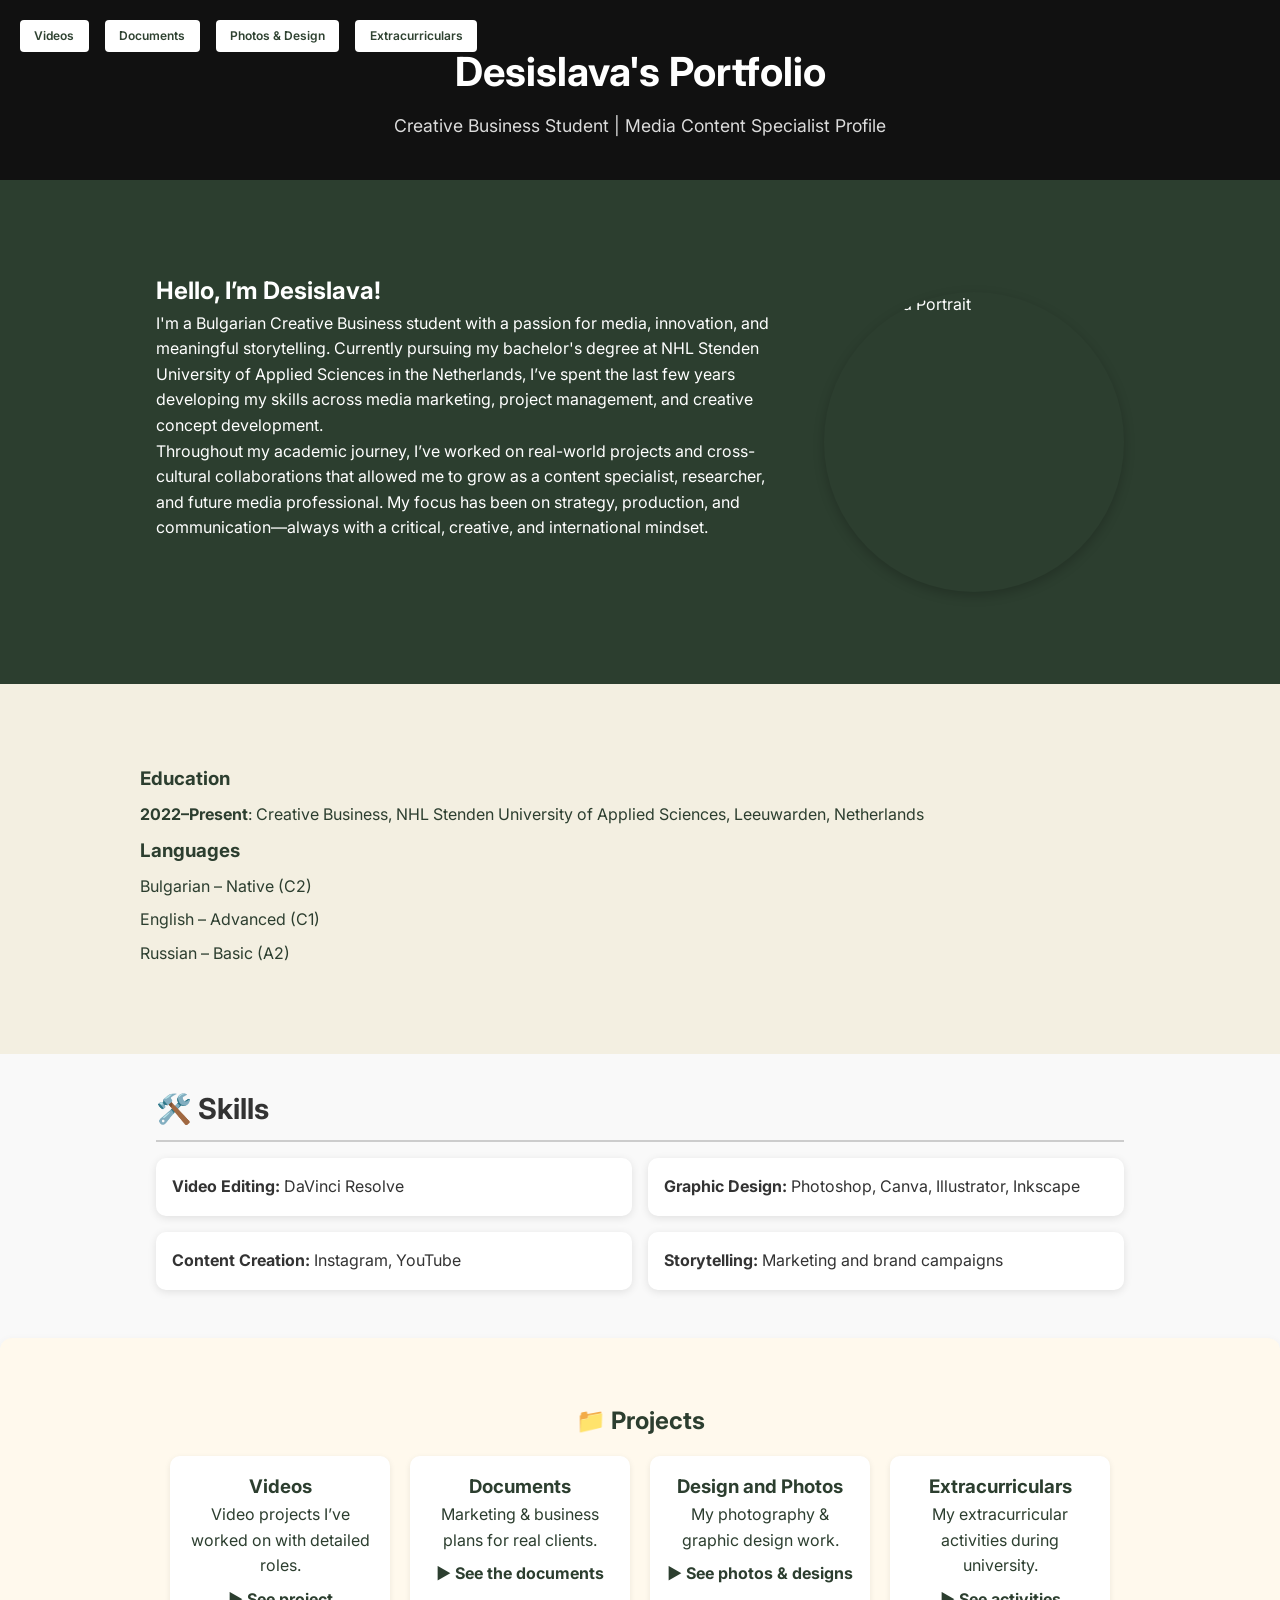
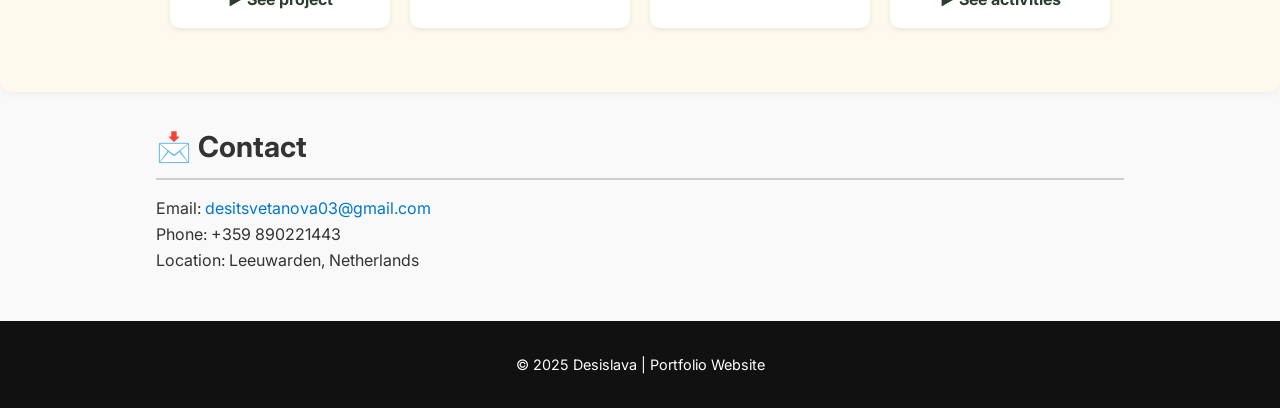
==== index.html @ 665fc15d "Update and rename html.html to index.html" ====
<!DOCTYPE html>
<html lang="en">
<head>
  <meta charset="UTF-8" />
  <meta name="viewport" content="width=device-width, initial-scale=1.0" />
  <title>Home</title>

  <!-- Main CSS -->
  <link rel="stylesheet" href="css/style.css" />

  <!-- Fonts -->
  <link href="https://fonts.googleapis.com/css2?family=Inter:wght@400;600;800&display=swap" rel="stylesheet" />

  <!-- AOS Animate on Scroll CSS -->
  <link href="https://cdn.jsdelivr.net/npm/aos@2.3.4/dist/aos.css" rel="stylesheet" />
</head>
<body>

  <!-- Header -->
  <header class="main-header">
    <div class="menu-buttons">
      <a href="project-page1.html">Videos</a>
      <a href="documents.html">Documents</a>
      <a href="photos&design.html">Photos & Design</a>
      <a href="extracurricular.html">Extracurriculars</a>
    </div>
    <h1>Desislava's Portfolio</h1>
    <p>Creative Business Student | Media Content Specialist Profile</p>
  </header>

  <!-- About Section -->
  <section class="about-section" data-aos="fade-in">
    <div class="container about-wrapper">
      <!-- Text Left -->
      <div class="about-text" data-aos="fade-right">
        <h2>Hello, I’m Desislava!</h2>
        <p>
          I'm a Bulgarian Creative Business student with a passion for media, innovation, and meaningful storytelling.
          Currently pursuing my bachelor's degree at NHL Stenden University of Applied Sciences in the Netherlands,
          I’ve spent the last few years developing my skills across media marketing, project management,
          and creative concept development.
        </p>
        <p>
          Throughout my academic journey, I’ve worked on real-world projects and cross-cultural collaborations
          that allowed me to grow as a content specialist, researcher, and future media professional.
          My focus has been on strategy, production, and communication—always with a critical, creative, and international mindset.
        </p>
      </div>

      <!-- Image Right -->
      <div class="about-image" data-aos="fade-left">
        <img src="images/IMG_4377.jpg" alt="Desislava Portrait" />
      </div>
    </div>
  </section>

  <!-- Education + Languages Section -->
  <section class="info-section beige-bg">
    <div class="info-box" data-aos="zoom-in-up">
      <h3>Education</h3>
      <ul>
        <li><strong>2022–Present</strong>: Creative Business, NHL Stenden University of Applied Sciences, Leeuwarden, Netherlands</li>
      </ul>

      <h3>Languages</h3>
      <ul>
        <li>Bulgarian – Native (C2)</li>
        <li>English – Advanced (C1)</li>
        <li>Russian – Basic (A2)</li>
      </ul>
    </div>
  </section>

  <!-- Skills Section -->
  <section class="section">
    <div class="container">
      <h2 data-aos="fade-up">🛠️ Skills</h2>
      <div class="skills">
        <div class="card" data-aos="fade-up" data-aos-delay="100"><strong>Video Editing:</strong> DaVinci Resolve</div>
        <div class="card" data-aos="fade-up" data-aos-delay="200"><strong>Graphic Design:</strong> Photoshop, Canva, Illustrator, Inkscape</div>
        <div class="card" data-aos="fade-up" data-aos-delay="300"><strong>Content Creation:</strong> Instagram, YouTube</div>
        <div class="card" data-aos="fade-up" data-aos-delay="400"><strong>Storytelling:</strong> Marketing and brand campaigns</div>
      </div>
    </div>
  </section>

  <!-- Pages Section -->
  <section class="projects-section">
    <div class="container">
      <h2 data-aos="fade-up">📁 Projects</h2>
      <div class="projects">
        <div class="project" data-aos="zoom-in"><h3>Videos</h3><p>Video projects I’ve worked on with detailed roles.</p><a href="project-page1.html">▶ See project</a></div>
        <div class="project" data-aos="zoom-in" data-aos-delay="100"><h3>Documents</h3><p>Marketing & business plans for real clients.</p><a href="documents.html">▶ See the documents</a></div>
        <div class="project" data-aos="zoom-in" data-aos-delay="200"><h3>Design and Photos</h3><p>My photography & graphic design work.</p><a href="photos&design.html">▶ See photos & designs</a></div>
     <div class="project" data-aos="zoom-in" data-aos-delay="200"><h3>Extracurriculars</h3><p>My extracurricular activities during university.</p><a href="extracurricular.html">▶ See activities</a></div>
      </div>
    </div>
  </section>

  <!-- Contact Section -->
  <section class="section">
    <div class="container">
      <h2 data-aos="fade-up">📩 Contact</h2>
      <p>Email: <a href="mailto:desitsvetanova03@gmail.com">desitsvetanova03@gmail.com</a></p>
      <p>Phone: +359 890221443</p>
      <p>Location: Leeuwarden, Netherlands</p>
    </div>
  </section>

  <!-- Footer -->
  <footer class="main-footer">
    &copy; 2025 Desislava | Portfolio Website
  </footer>

  <!-- AOS JS -->
  <script src="https://cdn.jsdelivr.net/npm/aos@2.3.4/dist/aos.js"></script>
  <script>
    AOS.init({
      duration: 800,
      once: true
    });
  </script>

</body>
</html>
---- css/style.css ----
/* Reset */
* {
  margin: 0;
  padding: 0;
  box-sizing: border-box;
}

body {
  font-family: 'Inter', sans-serif;
  line-height: 1.6;
  background-color: #f9f9f9;
  color: #333;
}

/* Header */
.main-header {
  background-color: #111;
  color: white;
  padding: 40px 20px;
  position: relative;
  box-shadow: 0 4px 10px rgba(0, 0, 0, 0.3);
  text-align: center;
}

.main-header h1 {
  font-size: 2.5rem;
  margin-bottom: 0.5rem;
}

.main-header p {
  font-size: 1.1rem;
  opacity: 0.85;
}

.header-content {
  margin-top: 30px;
}

/* Navigation Menu */
.menu-buttons {
  position: absolute;
  top: 20px;
  left: 20px;
  display: flex;
  gap: 1rem;
}

.menu-buttons a {
  background-color: white;
  color: #2f4231;
  text-decoration: none;
  padding: 0.4rem 0.9rem;
  border-radius: 4px;
  font-weight: 600;
  font-size: 0.75rem;
  transition: background-color 0.3s ease, color 0.3s ease;
}

.menu-buttons a:hover {
  background-color: #ffffffcc;
  color: #000;
  box-shadow: 0 2px 6px rgba(0, 0, 0, 0.2);
}

/* Container */
.container {
  max-width: 1000px;
  margin: 2rem auto;
  padding: 0 1rem;
}

/* Sections */
.section {
  margin-bottom: 3rem;
  transition: transform 0.3s ease, box-shadow 0.3s ease;
}

.section h2 {
  font-size: 1.8rem;
  margin-bottom: 1rem;
  border-bottom: 2px solid #ccc;
  padding-bottom: 0.5rem;
}

.section:hover {
  transform: translateY(-6px);
  box-shadow: 0 12px 24px rgba(0, 0, 0, 0.1);
  background-color: #f2f2f2;
}

/* About Section */
.about-section {
 /* background-image: url('../images/IMG_2056.jpg'); /* ✅ Corrected */
  background-size: cover;
  background-position: center;
  background-repeat: no-repeat;
  padding: 60px 20px;
  position: relative;
  background-color: #2c3e2f;
  color: white;
}

.about-wrapper {
  display: flex;
  align-items: flex-start;
  justify-content: space-between;
  gap: 40px;
  flex-wrap: wrap;
}

.about-text {
  flex: 1 1 60%;
}

.about-image {
  flex: 0 0 0%;
  display: flex;
  justify-content:center;
  align-items: center;
  margin-top:20px;
}

.about-image img {
 
 width: 300px;           /* You can adjust size */
  height: 300px;          /* Match width for perfect circle */
  border-radius: 50%;     /* Makes it round */
  object-fit: cover;      /* Ensures it fills the circle neatly */
  box-shadow: 0 4px 12px rgba(0, 0, 0, 0.2); /* Optional: soft shadow */

}

/* Info Box (Education + Languages) */
/* Full-width beige section */
.info-section {
  background-color: #f3efe1;
  padding: 60px 0;
  width: 100vw;
  margin-left: calc(-50vw + 50%);
  position: relative;
}

.info-box {
  max-width: 1000px;
  margin: 0 auto;
  padding: 20px 0; /* 👈 removed left/right padding */
  color: #2c3e2f;
}


.info-box h3 {
  margin-bottom: 0.5rem;
  color: #2c3e2f;
}

.info-box ul {
  list-style: none;
  padding-left: 0;
}

.info-box li {
  margin-bottom: 0.5rem;
}

/* Skills Grid */
.skills {
  display: grid;
  gap: 1rem;
  grid-template-columns: 1fr 1fr;

 
}

.card {
  background: white;
  padding: 1rem;
  border-radius: 10px;
  box-shadow: 0 2px 8px rgba(0, 0, 0, 0.1);
  transition: transform 0.3s ease, box-shadow 0.3s ease;
}

.card:hover {
  transform: scale(1.02);
  box-shadow: 0 8px 20px rgba(0, 0, 0, 0.15);
}



/* Projects Section */
.projects-section {
  background-color: #fff9ed;
  color: #2c3e2f;
  padding: 2rem;
  border-radius: 12px;
  box-shadow: 0 2px 8px rgba(0, 0, 0, 0.05);
  text-align: center;
  transition: transform 0.3s ease, box-shadow 0.3s ease;
}

.projects-section h2 {
  border: none;
  color: #2c3e2f;
}

.projects {
  display: flex;
  justify-content: center;
  flex-wrap: wrap;
  gap: 20px;
  margin-top: 1rem;
}

.project {
  background-color: #fff;
  color: #2c3e2f;
  padding: 1rem;
  border-radius: 10px;
  box-shadow: 0 2px 6px rgba(0, 0, 0, 0.08);
  width: 220px;
  transition: transform 0.3s ease, box-shadow 0.3s ease;
}

.project:hover {
  transform: scale(1.02);
  box-shadow: 0 8px 20px rgba(0, 0, 0, 0.15);
}

.project a {
  display: inline-block;
  margin-top: 0.5rem;
  text-decoration: none;
  color: #2c3e2f;
  font-weight: bold;
}

.project a:hover {
  text-decoration: underline;
}

/* Contact Links */
.section a {
  color: #0077cc;
  text-decoration: none;
}

.section a:hover {
  text-decoration: underline;
}

/* Footer */
.main-footer {
  background-color: #111;
  color: white;
  text-align: center;
  padding: 2rem;
  font-size: 0.9rem;
}

/* Responsive Design */
@media (max-width: 768px) {
  .skills {
    grid-template-columns: 1fr;
  }

  .about-wrapper {
    flex-direction: column;
  }

  .projects {
    flex-direction: column;
    align-items: center;
  }
}

@media (max-width: 480px) {
  .main-header h1 {
    font-size: 2rem;
  }

  .main-header p {
    font-size: 1rem;
  }

  .info-box {
    padding: 1rem;
  }

  .project {
    width: 100%;
    max-width: 300px;
  }
}
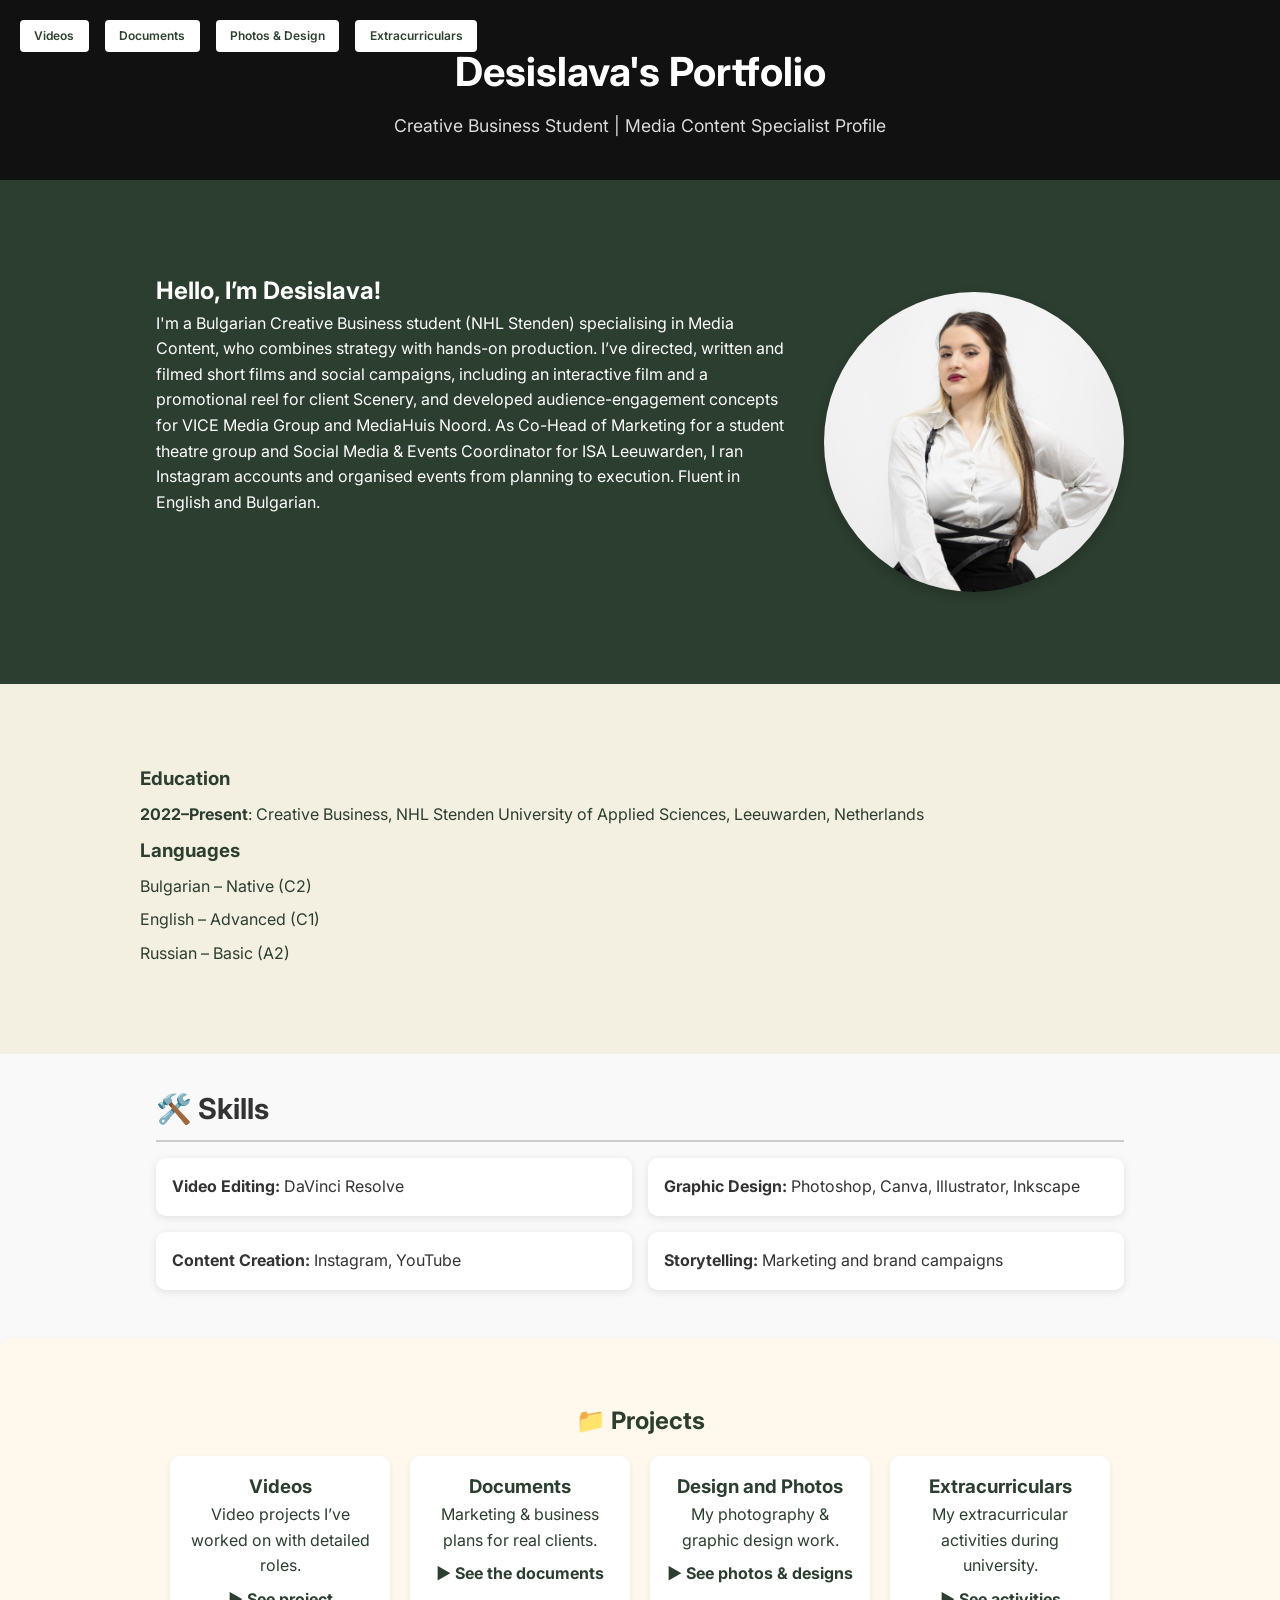
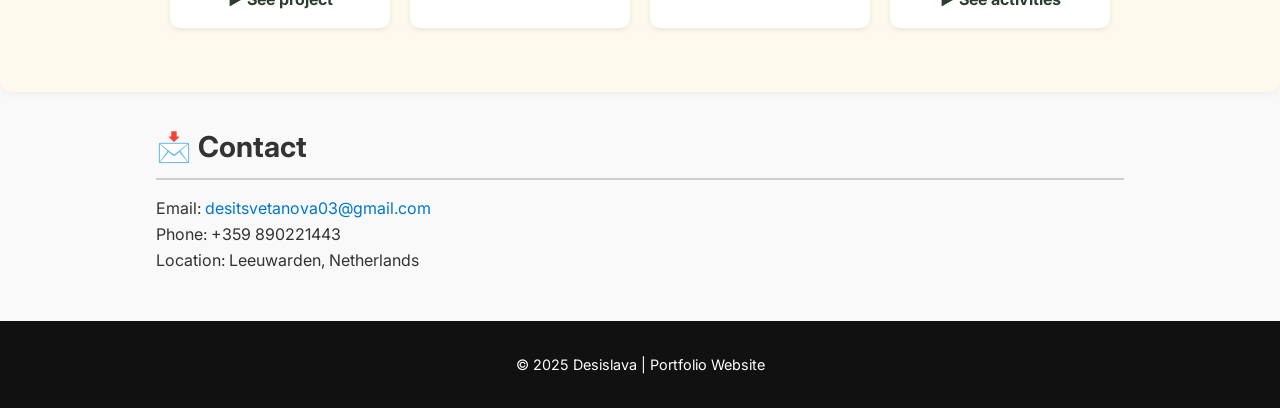
==== commit 2cee5569: "Update index.html" ====
--- a/index.html
+++ b/index.html
@@ -35,15 +35,10 @@
       <div class="about-text" data-aos="fade-right">
         <h2>Hello, I’m Desislava!</h2>
         <p>
-          I'm a Bulgarian Creative Business student with a passion for media, innovation, and meaningful storytelling.
-          Currently pursuing my bachelor's degree at NHL Stenden University of Applied Sciences in the Netherlands,
-          I’ve spent the last few years developing my skills across media marketing, project management,
-          and creative concept development.
+          I'm a Bulgarian Creative Business student (NHL Stenden) specialising in Media Content, who combines strategy with hands-on production. I’ve directed, written and filmed short films and social campaigns, including an interactive film and a promotional reel for client Scenery, and developed audience-engagement concepts for VICE Media Group and MediaHuis Noord. As Co-Head of Marketing for a student theatre group and Social Media & Events Coordinator for ISA Leeuwarden, I ran Instagram accounts and organised events from planning to execution. Fluent in English and Bulgarian.
         </p>
         <p>
-          Throughout my academic journey, I’ve worked on real-world projects and cross-cultural collaborations
-          that allowed me to grow as a content specialist, researcher, and future media professional.
-          My focus has been on strategy, production, and communication—always with a critical, creative, and international mindset.
+          
         </p>
       </div>
 
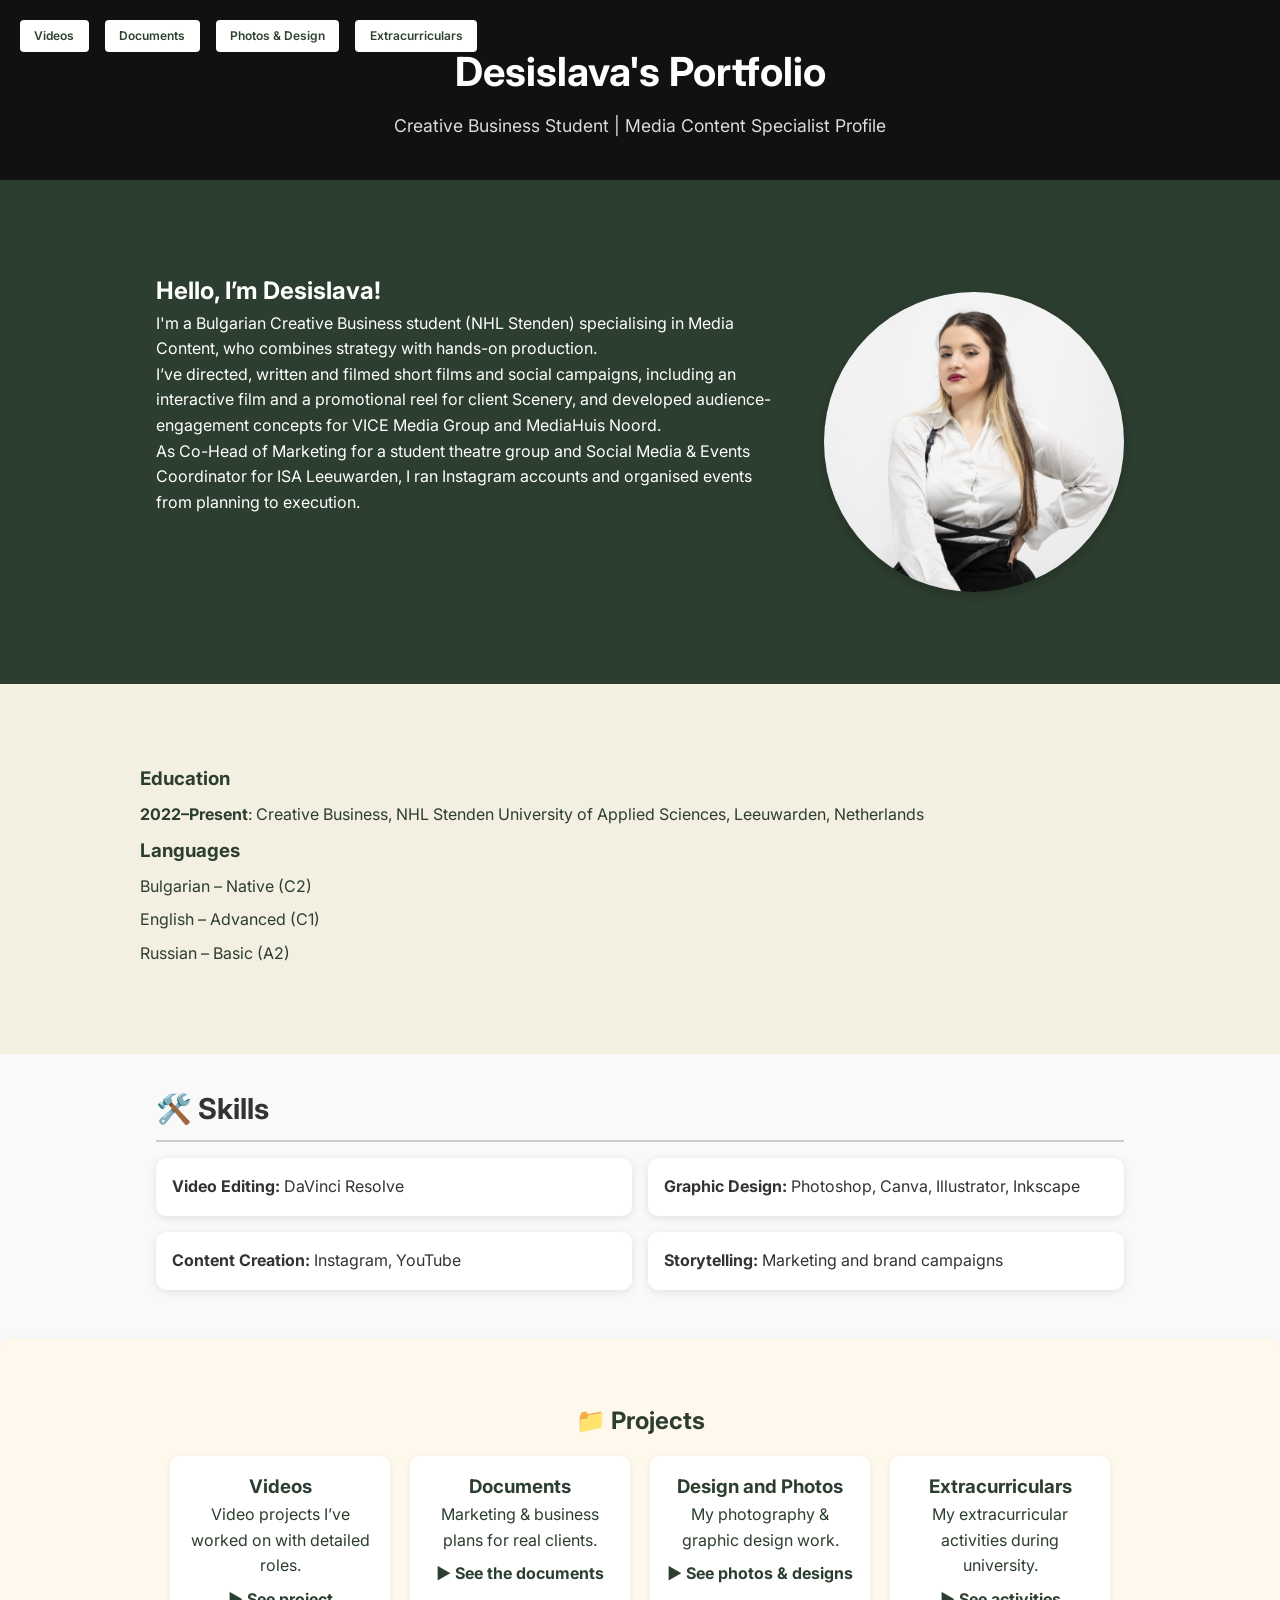
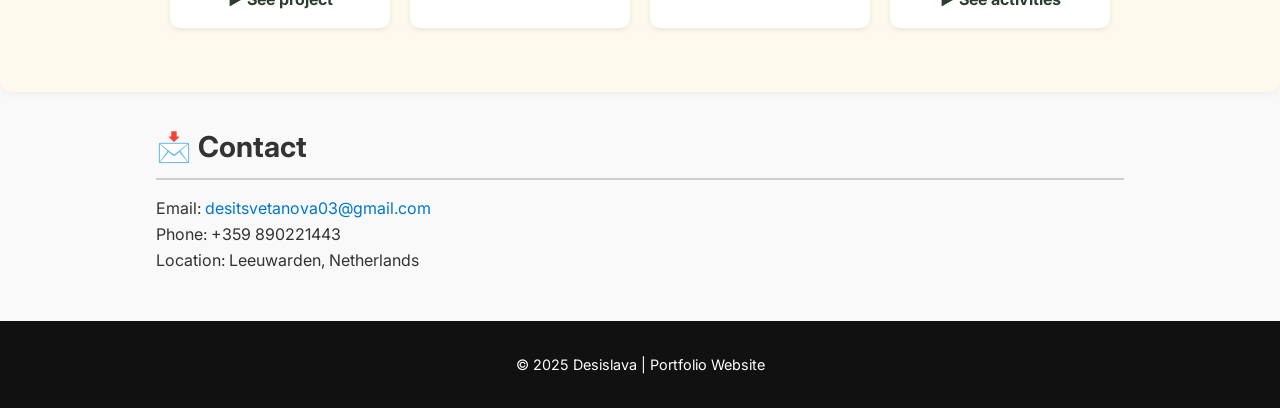
==== commit 0e209849: "Fix HTML encoding issues in index.html" ====
--- a/index.html
+++ b/index.html
@@ -35,8 +35,11 @@
       <div class="about-text" data-aos="fade-right">
         <h2>Hello, I’m Desislava!</h2>
         <p>
-          I'm a Bulgarian Creative Business student (NHL Stenden) specialising in Media Content, who combines strategy with hands-on production. I’ve directed, written and filmed short films and social campaigns, including an interactive film and a promotional reel for client Scenery, and developed audience-engagement concepts for VICE Media Group and MediaHuis Noord. As Co-Head of Marketing for a student theatre group and Social Media & Events Coordinator for ISA Leeuwarden, I ran Instagram accounts and organised events from planning to execution. Fluent in English and Bulgarian.
+          I'm a Bulgarian Creative Business student (NHL Stenden) specialising in Media Content, who combines strategy with hands-on production. 
+          <p></p>I’ve directed, written and filmed short films and social campaigns, including an interactive film and a promotional reel for client Scenery, and developed audience-engagement concepts for VICE Media Group and MediaHuis Noord.</p> 
+         <p></p> As Co-Head of Marketing for a student theatre group and Social Media & Events Coordinator for ISA Leeuwarden, I ran Instagram accounts and organised events from planning to execution.</p>
         </p>
+        
         <p>
           
         </p>
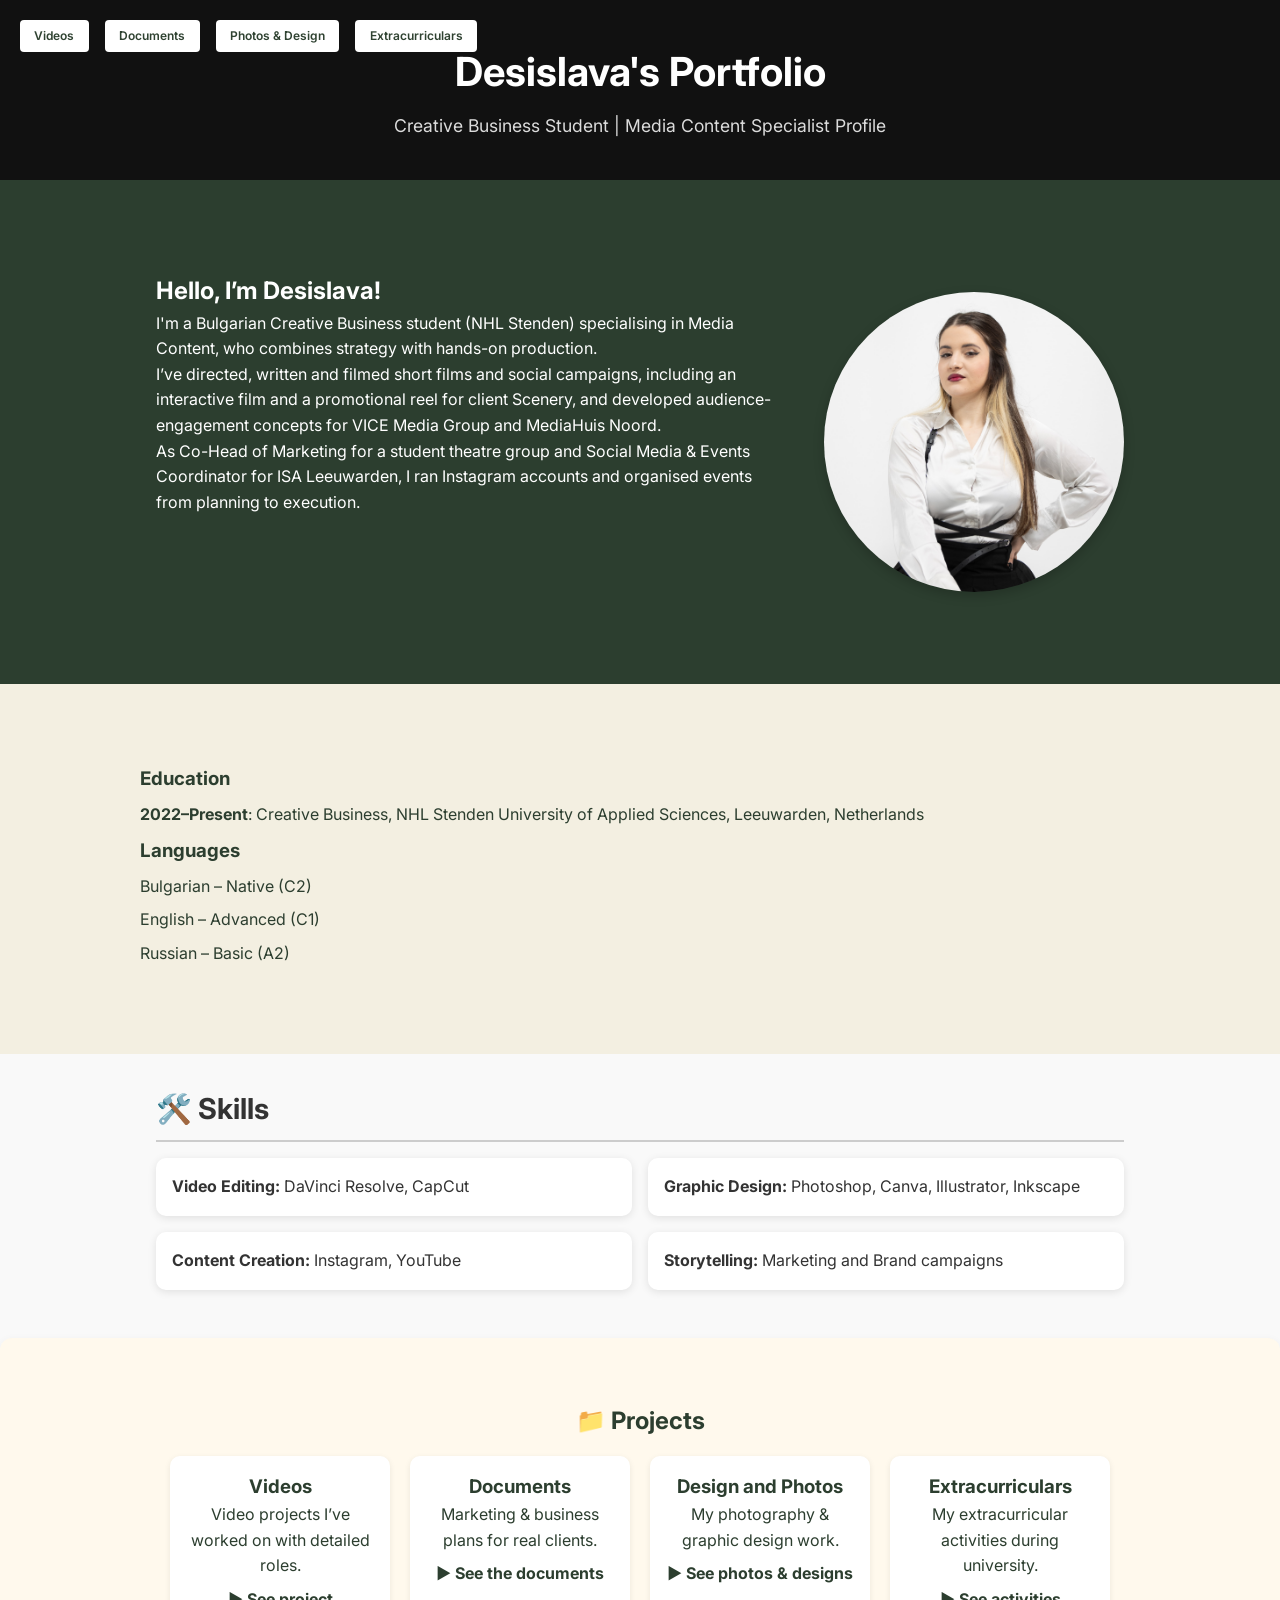
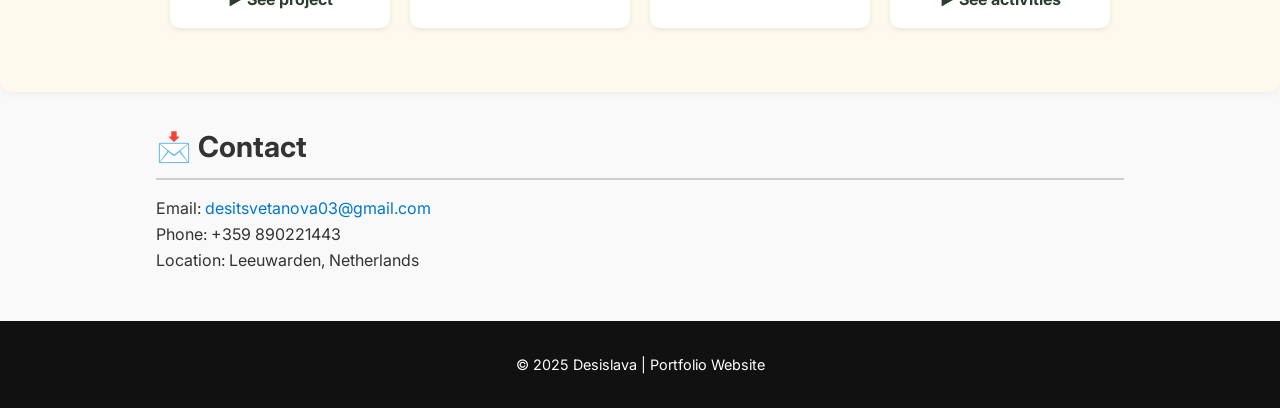
==== commit e2b5e440: "Modify skills section with new tools and descriptions Updated skills section to include CapCut for v" ====
--- a/index.html
+++ b/index.html
@@ -74,10 +74,10 @@
     <div class="container">
       <h2 data-aos="fade-up">🛠️ Skills</h2>
       <div class="skills">
-        <div class="card" data-aos="fade-up" data-aos-delay="100"><strong>Video Editing:</strong> DaVinci Resolve</div>
+        <div class="card" data-aos="fade-up" data-aos-delay="100"><strong>Video Editing:</strong> DaVinci Resolve, CapCut</div>
         <div class="card" data-aos="fade-up" data-aos-delay="200"><strong>Graphic Design:</strong> Photoshop, Canva, Illustrator, Inkscape</div>
         <div class="card" data-aos="fade-up" data-aos-delay="300"><strong>Content Creation:</strong> Instagram, YouTube</div>
-        <div class="card" data-aos="fade-up" data-aos-delay="400"><strong>Storytelling:</strong> Marketing and brand campaigns</div>
+        <div class="card" data-aos="fade-up" data-aos-delay="400"><strong>Storytelling:</strong> Marketing and Brand campaigns</div>
       </div>
     </div>
   </section>
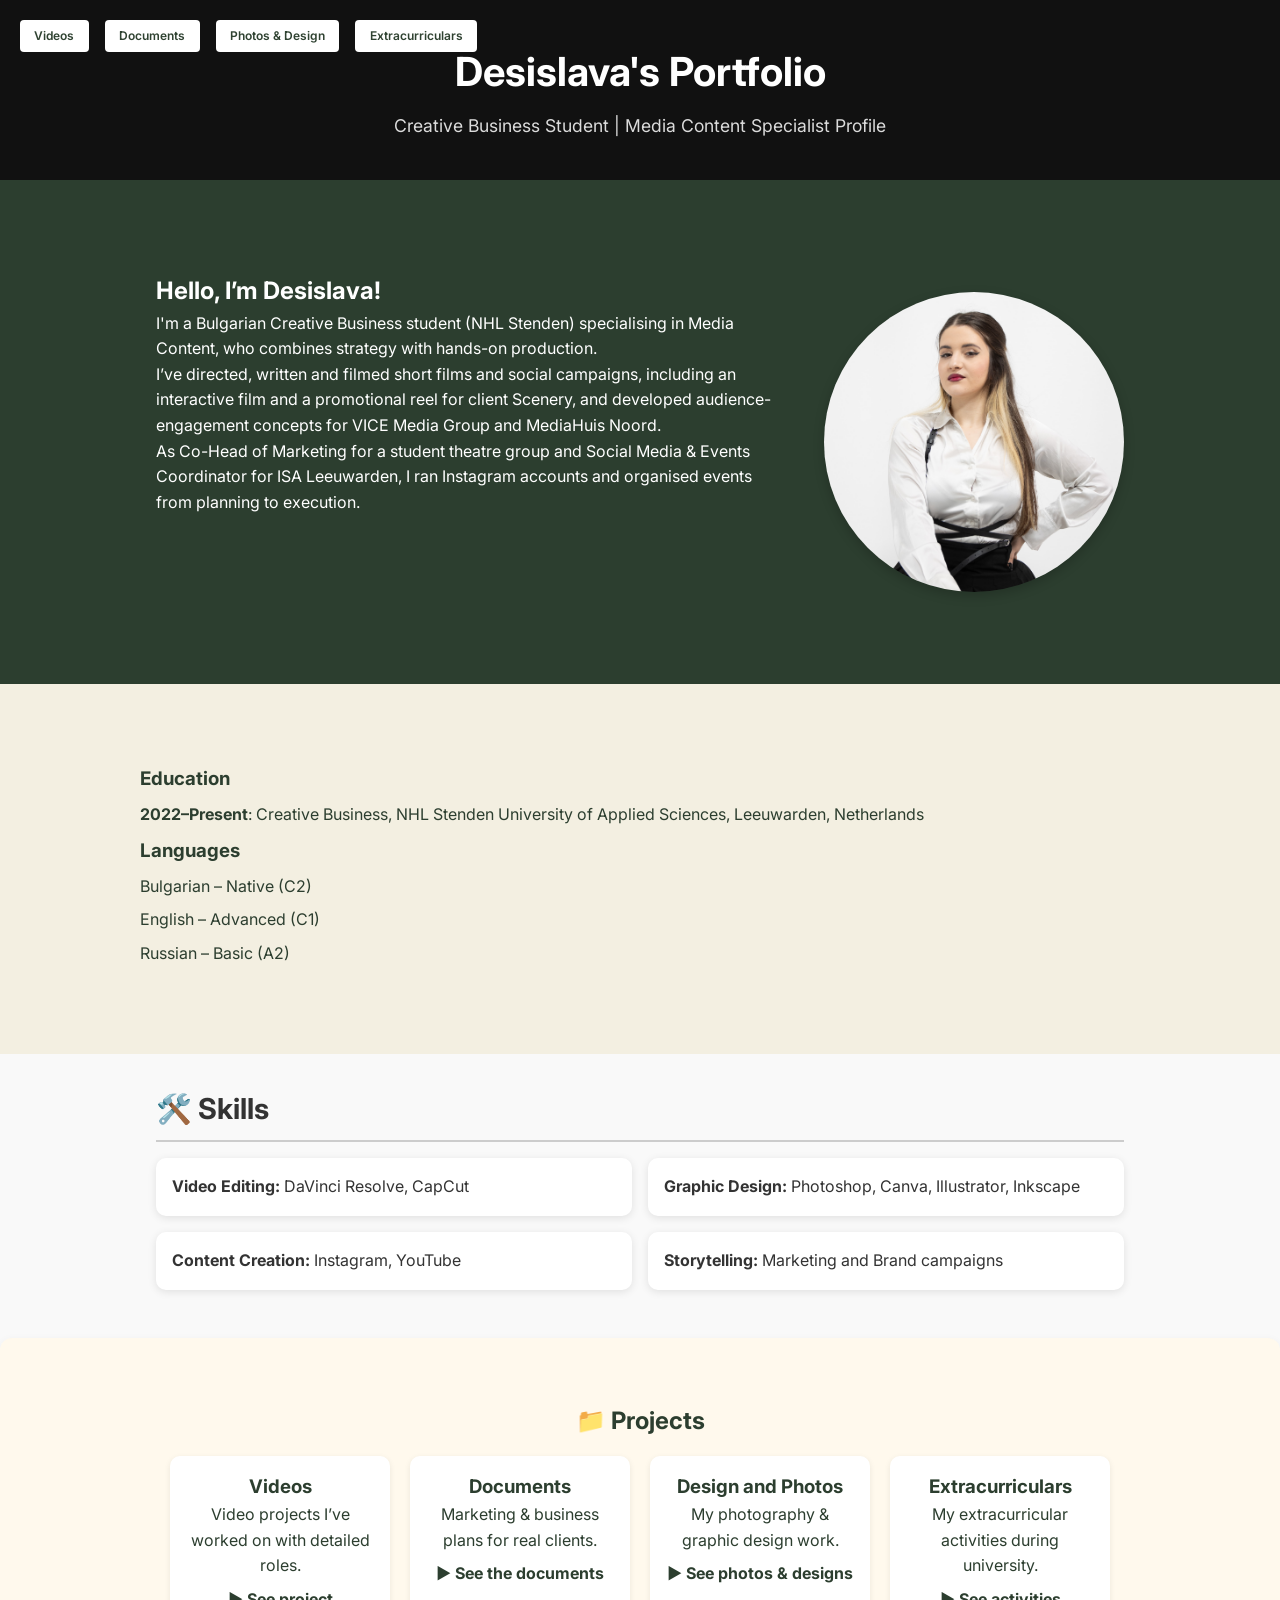
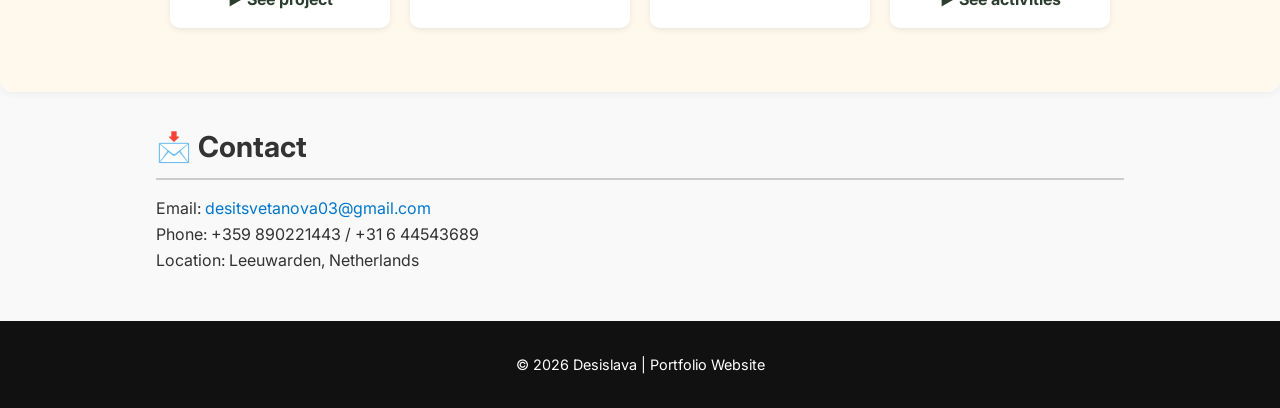
==== commit bd675584: "Update index.html" ====
--- a/index.html
+++ b/index.html
@@ -100,14 +100,14 @@
     <div class="container">
       <h2 data-aos="fade-up">📩 Contact</h2>
       <p>Email: <a href="mailto:desitsvetanova03@gmail.com">desitsvetanova03@gmail.com</a></p>
-      <p>Phone: +359 890221443</p>
+      <p>Phone: +359 890221443 / +31 6 44543689</p>
       <p>Location: Leeuwarden, Netherlands</p>
     </div>
   </section>
 
   <!-- Footer -->
   <footer class="main-footer">
-    &copy; 2025 Desislava | Portfolio Website
+    &copy; 2026 Desislava | Portfolio Website
   </footer>
 
   <!-- AOS JS -->
